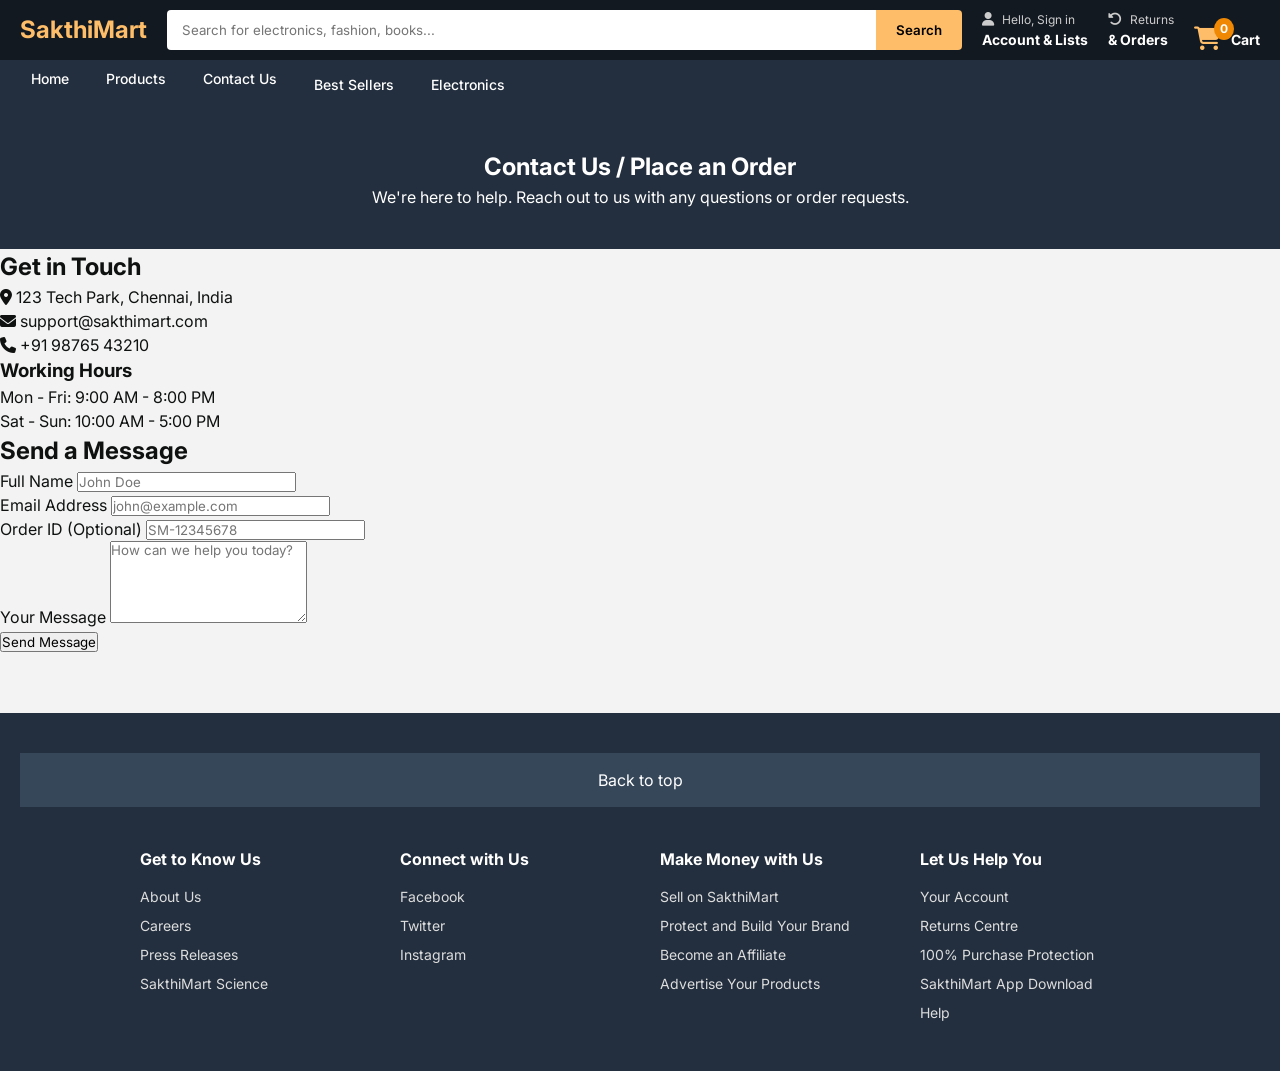
==== contact.html @ 9515b9a7 "Create contact.html" ====
<!DOCTYPE html>
<html lang="en">

<head>
    <meta charset="UTF-8">
    <meta name="viewport" content="width=device-width, initial-scale=1.0">
    <title>SakthiMart | Contact Us</title>
    <link rel="stylesheet" href="style.css">
    <!-- Font Awesome for Icons -->
    <link rel="stylesheet" href="https://cdnjs.cloudflare.com/ajax/libs/font-awesome/6.5.1/css/all.min.css">
</head>

<body>

    <header>
        <nav class="navbar">
            <div class="nav-logo">SakthiMart</div>

            <div class="nav-search">
                <input type="text" placeholder="Search for electronics, fashion, books...">
                <button>Search</button>
            </div>

            <div class="nav-items">
                <div class="nav-link">
                    <span class="link-1"><i class="fa-solid fa-user"></i> Hello, Sign in</span>
                    <span class="link-2">Account & Lists</span>
                </div>
                <div class="nav-link">
                    <span class="link-1"><i class="fa-solid fa-rotate-left"></i> Returns</span>
                    <span class="link-2">& Orders</span>
                </div>
                <div class="nav-link cart-link">
                    <div class="cart-icon-container">
                        <i class="fa-solid fa-cart-shopping"></i>
                        <span class="cart-count">0</span>
                    </div>
                    <span class="link-2">Cart</span>
                </div>
            </div>
        </nav>

        <div class="sub-nav">
            <a href="index.html"><span>Home</span></a>
            <a href="products.html"><span>Products</span></a>
            <a href="contact.html"><span>Contact Us</span></a>
            <span>Best Sellers</span>
            <span>Electronics</span>
        </div>
    </header>

    <main>
        <section class="page-header"
            style="background-color: var(--amazon-light); color: white; padding: 40px 20px; text-align: center;">
            <h1>Contact Us / Place an Order</h1>
            <p>We're here to help. Reach out to us with any questions or order requests.</p>
        </section>

        <section class="contact-section">
            <div class="contact-container">
                <div class="contact-info">
                    <h2>Get in Touch</h2>
                    <p><i class="fa-solid fa-location-dot"></i> 123 Tech Park, Chennai, India</p>
                    <p><i class="fa-solid fa-envelope"></i> support@sakthimart.com</p>
                    <p><i class="fa-solid fa-phone"></i> +91 98765 43210</p>
                    <div class="working-hours">
                        <h3>Working Hours</h3>
                        <p>Mon - Fri: 9:00 AM - 8:00 PM</p>
                        <p>Sat - Sun: 10:00 AM - 5:00 PM</p>
                    </div>
                </div>

                <div class="contact-form-container">
                    <h2>Send a Message</h2>
                    <form class="contact-form" action="#" method="POST">
                        <div class="form-group">
                            <label for="name">Full Name</label>
                            <input type="text" id="name" name="name" placeholder="John Doe" required>
                        </div>
                        <div class="form-group">
                            <label for="email">Email Address</label>
                            <input type="email" id="email" name="email" placeholder="john@example.com" required>
                        </div>
                        <div class="form-group">
                            <label for="order-id">Order ID (Optional)</label>
                            <input type="text" id="order-id" name="order-id" placeholder="SM-12345678">
                        </div>
                        <div class="form-group">
                            <label for="message">Your Message</label>
                            <textarea id="message" name="message" rows="5" placeholder="How can we help you today?"
                                required></textarea>
                        </div>
                        <button type="submit" class="submit-btn">Send Message</button>
                    </form>
                </div>
            </div>
        </section>
    </main>

    <footer>
        <div class="footer-top" onclick="window.scrollTo({top: 0, behavior: 'smooth'})">
            Back to top
        </div>
        <div class="footer-content">
            <div class="footer-column">
                <h3>Get to Know Us</h3>
                <ul>
                    <li>About Us</li>
                    <li>Careers</li>
                    <li>Press Releases</li>
                    <li>SakthiMart Science</li>
                </ul>
            </div>
            <div class="footer-column">
                <h3>Connect with Us</h3>
                <ul>
                    <li>Facebook</li>
                    <li>Twitter</li>
                    <li>Instagram</li>
                </ul>
            </div>
            <div class="footer-column">
                <h3>Make Money with Us</h3>
                <ul>
                    <li>Sell on SakthiMart</li>
                    <li>Protect and Build Your Brand</li>
                    <li>Become an Affiliate</li>
                    <li>Advertise Your Products</li>
                </ul>
            </div>
            <div class="footer-column">
                <h3>Let Us Help You</h3>
                <ul>
                    <li>Your Account</li>
                    <li>Returns Centre</li>
                    <li>100% Purchase Protection</li>
                    <li>SakthiMart App Download</li>
                    <li>Help</li>
                </ul>
            </div>
        </div>
    </footer>

</body>

</html>
---- style.css ----
@import url('https://fonts.googleapis.com/css2?family=Inter:wght@300;400;500;600;700&display=swap');

:root {
    --amazon-dark: #131921;
    --amazon-light: #232f3e;
    --amazon-orange: #febd69;
    --amazon-orange-hover: #f3a847;
    --bg-light: #f3f3f3;
    --text-white: #ffffff;
    --text-dark: #0f1111;
    --success: #007600;
    --price-color: #B12704;
    --shadow: 0 4px 6px -1px rgba(0, 0, 0, 0.1), 0 2px 4px -1px rgba(0, 0, 0, 0.06);
    --radius: 8px;
}

* {
    margin: 0;
    padding: 0;
    box-sizing: border-box;
    font-family: 'Inter', sans-serif;
}

body {
    background-color: var(--bg-light);
    color: var(--text-dark);
    line-height: 1.5;
}

a {
    text-decoration: none;
    color: inherit;
}

ul {
    list-style: none;
}

/* Header Styles */
header {
    background-color: var(--amazon-dark);
    color: var(--text-white);
}

.navbar {
    display: flex;
    align-items: center;
    padding: 10px 20px;
    gap: 20px;
}

.nav-logo {
    font-size: 24px;
    font-weight: 700;
    color: var(--amazon-orange);
    cursor: pointer;
}

.nav-search {
    flex-grow: 1;
    display: flex;
    height: 40px;
}

.nav-search input {
    width: 100%;
    border: none;
    padding: 0 15px;
    border-radius: 4px 0 0 4px;
    outline: none;
}

.nav-search button {
    background-color: var(--amazon-orange);
    border: none;
    padding: 0 20px;
    border-radius: 0 4px 4px 0;
    cursor: pointer;
    font-weight: 600;
    transition: background 0.2s;
}

.nav-search button:hover {
    background-color: var(--amazon-orange-hover);
}

.nav-items {
    display: flex;
    gap: 20px;
}

.nav-link {
    display: flex;
    flex-direction: column;
    cursor: pointer;
    justify-content: center;
}

.nav-link i {
    margin-right: 5px;
    font-size: 14px;
}

.cart-link {
    display: flex;
    flex-direction: row;
    align-items: flex-end;
    gap: 5px;
}

.cart-icon-container {
    position: relative;
    display: flex;
    align-items: center;
}

.cart-icon-container i {
    font-size: 24px;
    color: var(--amazon-orange);
}

.cart-count {
    position: absolute;
    top: -8px;
    right: -8px;
    background-color: #f08804;
    color: white;
    font-size: 12px;
    font-weight: 700;
    padding: 2px 6px;
    border-radius: 50%;
    min-width: 18px;
    text-align: center;
}

.link-1 {
    font-size: 12px;
    color: #ccc;
}

.link-2 {
    font-size: 14px;
    font-weight: 700;
}

.sub-nav {
    background-color: var(--amazon-light);
    padding: 8px 20px;
    display: flex;
    gap: 15px;
    font-size: 14px;
    font-weight: 500;
}

.sub-nav span {
    cursor: pointer;
    padding: 5px 10px;
    border: 1px solid transparent;
}

.sub-nav span:hover {
    border: 1px solid white;
}

/* Hero Section */
.hero {
    position: relative;
    height: 400px;
    background: linear-gradient(to bottom, rgba(0, 0, 0, 0.3), rgba(243, 243, 243, 1)),
        url('https://images.unsplash.com/photo-1460925895917-afdab827c52f?q=80&w=2426&auto=format&fit=crop');
    background-size: cover;
    background-position: center;
    display: flex;
    align-items: center;
    justify-content: center;
    text-align: center;
    color: var(--text-white);
}

.hero-content h1 {
    font-size: 48px;
    margin-bottom: 20px;
    text-shadow: 2px 2px 10px rgba(0, 0, 0, 0.5);
}

.hero-btn {
    background-color: var(--amazon-orange);
    color: var(--text-dark);
    padding: 12px 30px;
    border-radius: 25px;
    font-weight: 700;
    transition: 0.3s;
}

.hero-btn:hover {
    transform: translateY(-2px);
    box-shadow: var(--shadow);
}

/* Featured Grid */
.container {
    max-width: 1400px;
    margin: -100px auto 40px;
    padding: 0 20px;
    position: relative;
    z-index: 10;
}

.featured-grid {
    display: grid;
    grid-template-columns: repeat(auto-fit, minmax(280px, 1fr));
    gap: 20px;
}

.feature-card {
    background: white;
    padding: 20px;
    box-shadow: var(--shadow);
    border-radius: var(--radius);
}

.feature-card h2 {
    font-size: 20px;
    margin-bottom: 15px;
}

.feature-card img {
    width: 100%;
    height: 200px;
    object-fit: cover;
    margin-bottom: 15px;
    border-radius: 4px;
}

.feature-card a {
    color: #007185;
    font-size: 14px;
}

.feature-card a:hover {
    color: #c45500;
    text-decoration: underline;
}

/* Product Section */
.product-section {
    max-width: 1400px;
    margin: 40px auto;
    padding: 0 20px;
}

.section-title {
    font-size: 24px;
    margin-bottom: 20px;
    font-weight: 700;
}

.product-grid {
    display: grid;
    grid-template-columns: repeat(auto-fill, minmax(220px, 1fr));
    gap: 20px;
}

.product-card {
    background: white;
    padding: 15px;
    border-radius: var(--radius);
    transition: 0.3s;
    border: 1px solid #ddd;
}

.product-card:hover {
    box-shadow: var(--shadow);
    transform: translateY(-5px);
}

.product-card img {
    width: 100%;
    height: 180px;
    object-fit: contain;
    margin-bottom: 10px;
}

.product-title {
    font-size: 15px;
    font-weight: 500;
    margin-bottom: 8px;
    height: 45px;
    overflow: hidden;
    display: -webkit-box;
    -webkit-line-clamp: 2;
    line-clamp: 2;
    -webkit-box-orient: vertical;
}

.product-rating {
    color: #ffa41c;
    font-size: 14px;
    margin-bottom: 5px;
}

.product-price {
    font-size: 20px;
    font-weight: 700;
    color: var(--price-color);
    margin-bottom: 10px;
}

.add-to-cart {
    width: 100%;
    background-color: var(--amazon-orange);
    border: none;
    padding: 8px 0;
    border-radius: 20px;
    cursor: pointer;
    font-weight: 600;
    transition: 0.2s;
}

.add-to-cart:hover {
    background-color: var(--amazon-orange-hover);
}

/* Footer */
footer {
    background-color: var(--amazon-light);
    color: var(--text-white);
    padding: 40px 20px;
    margin-top: 60px;
}

.footer-top {
    background-color: #37475a;
    text-align: center;
    padding: 15px;
    cursor: pointer;
    margin-bottom: 40px;
}

.footer-content {
    max-width: 1000px;
    margin: 0 auto;
    display: grid;
    grid-template-columns: repeat(auto-fit, minmax(200px, 1fr));
    gap: 40px;
}

.footer-column h3 {
    margin-bottom: 15px;
    font-size: 16px;
}

.footer-column li {
    margin-bottom: 8px;
    font-size: 14px;
    color: #ddd;
    cursor: pointer;
}

.footer-column li:hover {
    text-decoration: underline;
}

/* Responsive */
@media (max-width: 768px) {
    .nav-search {
        display: none;
    }

    .hero-content h1 {
        font-size: 32px;
    }

    .hero {
        height: 300px;
    }
}
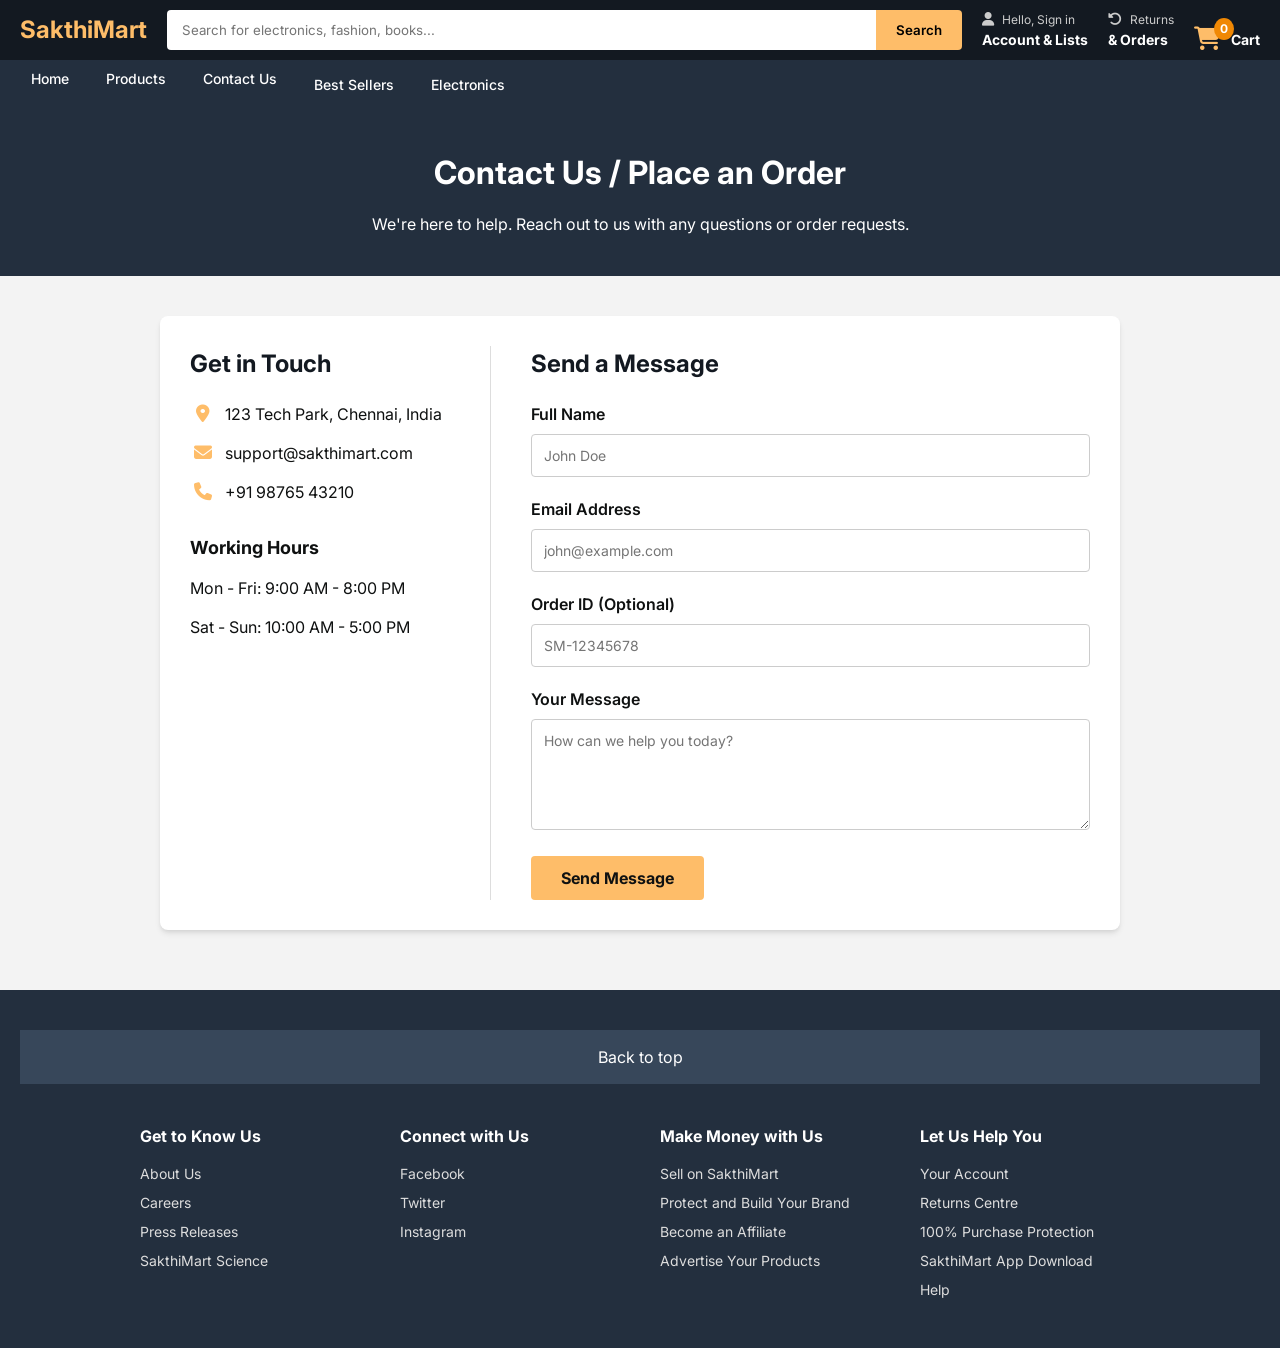
==== commit 9a28fe98: "Update contact.html" ====
--- a/contact.html
+++ b/contact.html
@@ -6,7 +6,6 @@
     <meta name="viewport" content="width=device-width, initial-scale=1.0">
     <title>SakthiMart | Contact Us</title>
     <link rel="stylesheet" href="style.css">
-    <!-- Font Awesome for Icons -->
     <link rel="stylesheet" href="https://cdnjs.cloudflare.com/ajax/libs/font-awesome/6.5.1/css/all.min.css">
 </head>
 
--- a/style.css
+++ b/style.css
@@ -361,6 +361,127 @@
     text-decoration: underline;
 }
 
+/* Contact and General Pages */
+.page-header {
+    background-color: var(--amazon-light);
+    color: white;
+    padding: 40px 20px;
+    text-align: center;
+}
+
+.page-header h1 {
+    font-size: 32px;
+    margin-bottom: 15px;
+}
+
+.contact-section {
+    max-width: 1000px;
+    margin: 40px auto;
+    padding: 0 20px;
+}
+
+.contact-container {
+    display: flex;
+    gap: 40px;
+    background: white;
+    padding: 30px;
+    border-radius: var(--radius);
+    box-shadow: var(--shadow);
+}
+
+.contact-info {
+    flex: 1;
+    padding-right: 20px;
+    border-right: 1px solid #ddd;
+}
+
+.contact-info h2 {
+    margin-bottom: 20px;
+    color: var(--amazon-dark);
+}
+
+.contact-info p {
+    margin-bottom: 15px;
+    display: flex;
+    align-items: center;
+    gap: 10px;
+}
+
+.contact-info i {
+    color: var(--amazon-orange);
+    font-size: 18px;
+    width: 25px;
+    text-align: center;
+}
+
+.working-hours {
+    margin-top: 30px;
+}
+
+.working-hours h3 {
+    margin-bottom: 15px;
+    font-size: 18px;
+}
+
+.contact-form-container {
+    flex: 2;
+}
+
+.contact-form-container h2 {
+    margin-bottom: 20px;
+    color: var(--amazon-dark);
+}
+
+.contact-form {
+    display: flex;
+    flex-direction: column;
+}
+
+.form-group {
+    margin-bottom: 20px;
+}
+
+.form-group label {
+    display: block;
+    margin-bottom: 8px;
+    font-weight: 600;
+}
+
+.form-group input,
+.form-group textarea {
+    width: 100%;
+    padding: 12px;
+    border: 1px solid #ccc;
+    border-radius: 4px;
+    font-family: inherit;
+    font-size: 14px;
+    transition: 0.3s;
+}
+
+.form-group input:focus,
+.form-group textarea:focus {
+    border-color: var(--amazon-orange);
+    outline: none;
+    box-shadow: 0 0 5px rgba(243, 168, 71, 0.5);
+}
+
+.submit-btn {
+    background-color: var(--amazon-orange);
+    color: var(--text-dark);
+    padding: 12px 30px;
+    border: none;
+    border-radius: 4px;
+    font-weight: 700;
+    cursor: pointer;
+    transition: 0.3s;
+    font-size: 16px;
+    align-self: flex-start;
+}
+
+.submit-btn:hover {
+    background-color: var(--amazon-orange-hover);
+}
+
 /* Responsive */
 @media (max-width: 768px) {
     .nav-search {
@@ -374,4 +495,15 @@
     .hero {
         height: 300px;
     }
-}+
+    .contact-container {
+        flex-direction: column;
+    }
+
+    .contact-info {
+        border-right: none;
+        border-bottom: 1px solid #ddd;
+        padding-right: 0;
+        padding-bottom: 20px;
+    }
+}
